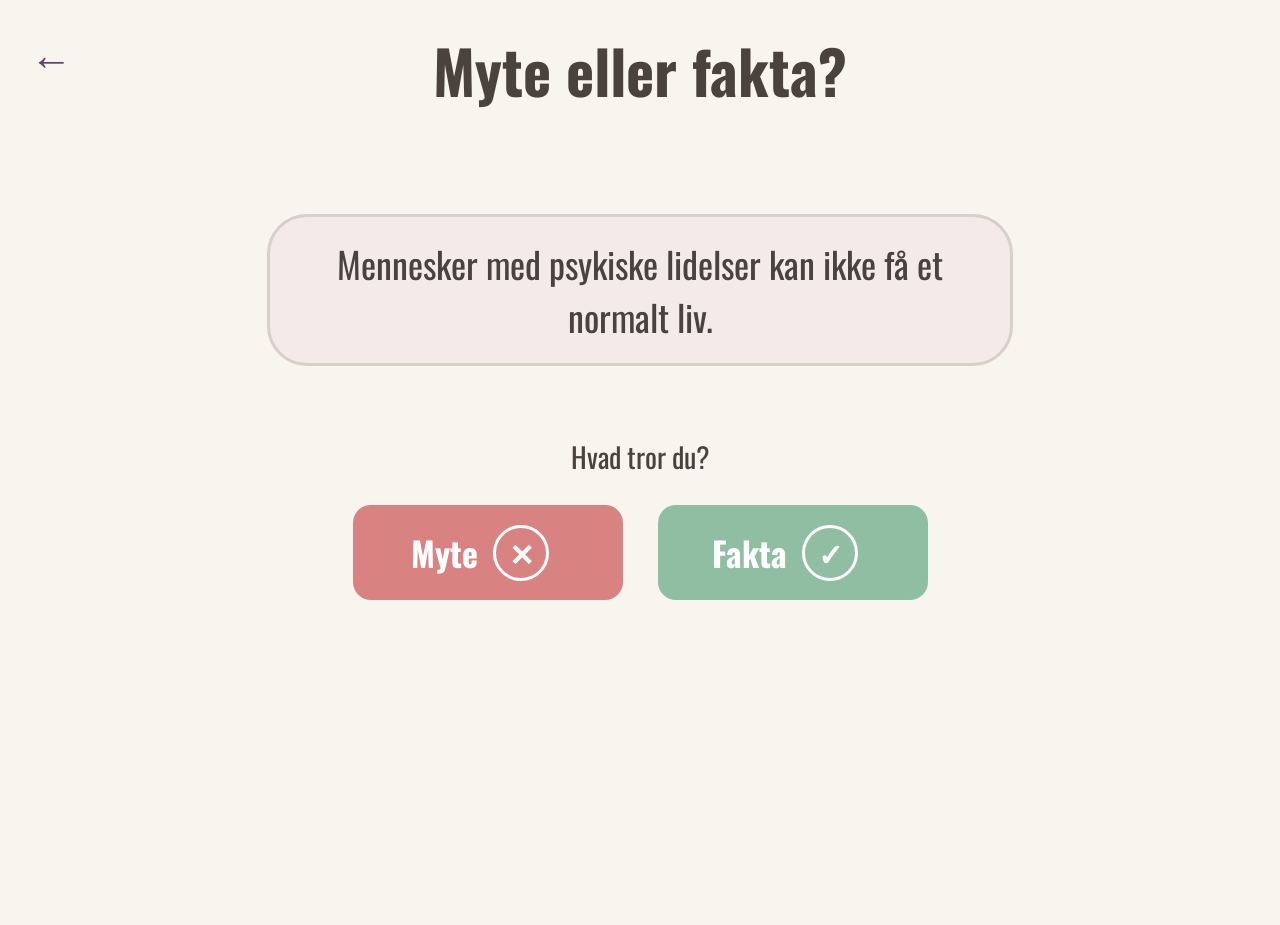
==== myterogfakta.html @ c580ef11 "myter og fakta forklaringsboks vi har forbedret quizsidens feedback-design ved at tilføje grønne og " ====
<!DOCTYPE html>
<html lang="en">
<head>
    <meta charset="UTF-8">
    <meta name="viewport" content="width=device-width, initial-scale=1.0">
    <title>Document</title>

     <!-- her henter vi vores font -->
    <link rel="preconnect" href="https://fonts.googleapis.com">
    <link rel="preconnect" href="https://fonts.gstatic.com" crossorigin>
    <link href="https://fonts.googleapis.com/css2?family=Oswald:wght@200..700&display=swap" rel="stylesheet">


    <link rel="stylesheet" href="/Css/css.css">
</head>
<body>

    <!-- Her er vores tilbage knap -->
    <a href="index.html" class="tilbageKnap">←</a>

    <h1>Myte eller fakta? </h1>
    
    <!-- Her har vi lavet vores elementer i html som vi senere kan manipulere med inde i JS -->
<div class="container">
    <div id="quizside">
        <div id="udsagn"></div>
        <p>Hvad tror du?</p>
         <div class="button-container">
            <button id="myteBtn">
                Myte
                <span class="ikon">✕</span>
            </button>

            <button id="faktaBtn">
                Fakta
                <span class="ikon">✓</span>
            </button>
        </div>

        <div id="svarBoks">
            <div id="svarIkon"></div>
            <h2 id="svar"></h2>
            <p id="forklaring"></p>
            <button id="naesteBtn"> Næste spørgsmål →</button>
        </div>
    </div>
</div>
    <script src="/js/myterogfakta.js"></script>
</body>
</html>
---- Css/css.css ----
/* Gør at hele siden fylder hele skærmen */
body {
    width: 100%;
    min-height: 100vh;

    /* Fjerner standard mellemrum fra browseren */
    margin: 0;

    background-color: #F8F4EE;

    /* Font til hele siden */
    font-family: "Oswald", sans-serif;

    overflow: hidden;
}


/* Generel styling af alle h1 overskrifter */
h1 {

    /* Centrerer teksten */
    text-align: center;

    font-size: 75px;

    /* Afstand over og under */
    margin-top: 25px;
    margin-bottom: 20px;

    /* Tekstfarve */
    color: #4A423D;
}

.tilbageKnap {
    position: fixed;
    top: 25px;
    left: 30px;

    width: 55px;
    height: 55px;


    color: #5D4769;

    /* Fjerner stregen under linket */
    text-decoration: none;

    /* Størrelse og styling på pilen */
    font-size: 42px;
    font-weight: bold;
    font-family: "Oswald", sans-serif;

    /* Sørger for at knappen ligger ovenpå andre elementer */
    z-index: 1000;
}

/* !!!!!!!!!!!!!!!!!!!!!!!!!!!!!!!!!!!!!!!!!!!!!!!! */
/* !!!!!!!! HER STARTER CSS FORSIDE !!!!!!!! */
/* !!!!!!!!!!!!!!!!!!!!!!!!!!!!!!!!!!!!!!!!!!!!!!!! */

/* Styling af hele forsiden */
#forside {

    /* så det fylder hele siden */
    width: 100%;
    min-height: 100vh;

    /* Gør elementerne nemmere at placere */
    display: flex;

    /* Lægger indholdet under hinanden */
    flex-direction: column;

    /* Centrerer indholdet vandret */
    align-items: center;

    /* Starter indholdet fra toppen */
    justify-content: flex-start;

    /* Giver luft i toppen */
    padding-top: 80px;
}


/* Styling af overskriften på forsiden */
#forside h1 {

    font-size: 78px;

    /* Fjerner standard margin og giver kun afstand under */
    margin: 0 0 15px 0;
    color: #4A423D;
    text-align: center;

    /* det flytter overskriften mod venstre */
    margin-right: 840px;
}

#underOverskrift {

    font-size: 36px;

    color: #4A423D;

    margin-top: -20px;

    margin-bottom: 80px;

    margin-right: 660px;
}

/* Styling af containeren som indeholder alle knapperne */
#bobbelContainer {

    display: flex;
    /* Lægger knapperne under hinanden */
    flex-direction: column;
    gap: 25px;
    margin-top: 0px;
    /* Flytter knapperne mod venstre */
    margin-right: 800px;
}



/* Styling af hver enkelt knap */
.bobbel {

    width: 450px;
    height: 90px;

    border-radius: 14px;

    display: flex;

    /* Centrerer teksten til midten */
    justify-content: center;
    align-items: center;

    font-size: 30px;
    font-weight: bold;
    text-align: center;
    color: white;

    background-color: #7A6288;
    border: 3px solid #5D4769;
}

#hjerneBillede {

    width: 700px;
    position: absolute;

    right: 80px;
    top: 140px;
}


/* !!!!!!!!!!!!!!!!!!!!!!!!!!!!!!!!!!!!!!!!!!!!!!!! */
/* !!!!!!!! HER STARTER CSS MYTER OG FAKTA !!!!!!!! */
/* !!!!!!!!!!!!!!!!!!!!!!!!!!!!!!!!!!!!!!!!!!!!!!!! */
#myteBtn,
#faktaBtn {
    width: 270px;
    height: 95px;

    border: none;
    border-radius: 18px;

    font-size: 34px;
    font-weight: bold;
    font-family: "Oswald", sans-serif;
    color: white;

    background-image: none;

    display: flex;
    align-items: center;
    justify-content: center;

    gap: 15px;
}

#faktaBtn {
    background-color: #8FBEA3;
}

#myteBtn {
    background-color: #D98282;
}


#naesteBtn {
    width: 420px;
    height: 70px;

    border: none;
    border-radius: 12px;

    background-image: none;
    background-color: #5D4769;

    color: white;

    font-size: 24px;
    font-weight: bold;
    font-family: "Oswald", sans-serif;

    position: absolute;
    bottom: 40px;
    left: 50%;
    transform: translateX(-50%);
}

.ikon{
    display: flex;

    justify-content: center;
    align-items: center;

    width: 50px;
    height: 50px;

    border: 3px solid white;
    border-radius: 50%;

    margin-right: 15px;

    font-size: 30px;
}

.button-container{
    display: flex;
    justify-content: center;
    align-items: center;

    gap: 35px;

    width: fit-content;
    margin: 0 auto;
}

/* Centrerer hele indholdet */
#quizside {

    display: flex;

    flex-direction: column;

    align-items: center;

    margin-top: 100px;
}

#quizside p{
    font-size: 28px;
    margin-top: 20px;
    color: #4A423D
}

/* Styler boksen rundt om udsagnet */
#udsagn {

    border: 3px solid #D8CFC8;

    border-radius: 40px;

    padding: 40px;

    width: 500px;

    text-align: center;

    background-color: #F4EAE7;

    font-size: 36px;
    color: #4A423D; 

    margin-bottom: 30px;
}

#svarBoks {
    display: none;
    position: fixed;

    top: 18%;
    left: 50%;
    transform: translateX(-50%);

    width: 700px;
    min-height: 450px;

    background-color: #F8F4EE;

    border: 3px solid #D8CFC8;
    border-radius: 30px;

    padding: 50px;

    text-align: center;

    z-index: 10;
}

#svar{
    color: #4A423D;
    font-size: 48px;
    margin-top: 0px;
    margin-bottom: 20px;
}

#forklaring{
    color: #4A423D;
    font-size: 30px;
    line-height: 1.5;
    margin-top: 10px;
    margin-bottom: 20px;
}

#svarIkon {
    width: 85px;
    height: 85px;

    border-radius: 50%;

    display: flex;
    justify-content: center;
    align-items: center;

    margin-top: 0;
    margin-right: auto;
    margin-bottom: 0px;
    margin-left: auto;  

    color: white;
    font-size: 55px;
    font-weight: bold;
}

.korrektCirkel {
    background-color: #8FBEA3;
}

.forkertCirkel {
    background-color: #D98282;
}

/* !!!!!!!!!!!!!!!!!!!!!!!!!!!!!!!!!!!!!!!!!!!!!!!! */
/* !!!!!!!! HER STARTER CSS STATESTIKKER!!!!!!!! */
/* !!!!!!!!!!!!!!!!!!!!!!!!!!!!!!!!!!!!!!!!!!!!!!!! */

/* Centrerer hele statistik siden */
#statistikSide {
    display: flex;
    flex-direction: column;
    align-items: center;
    margin-top: 30px;
}

h1 {
    font-size: 64px;
    font-family: "Oswald", sans-serif;
    color: #4A423D;
    margin-bottom: 40px;
}

/* Styling af intro- og spilboksen */
#introBoks,
#spilBoks {
    background-color: #F8F4EE;
    border: 3px solid #D8CFC8;
    border-radius: 35px;
    padding: 30px;
    width: 900px;
    text-align: center;
    position: relative;
}

/* Intro tekst */
#introBoks p {
    font-size: 28px;
    line-height: 1.5;
    color: #4A423D;
    margin-bottom: 40px;
}

/* Styling af udsagnet */
#udsagn {
    border: 3px solid #D8CFC8;
    border-radius: 40px;
    padding: 20px;
    width: 700px;
    margin: 0 auto 50px auto;
    background-color: #F4EAE7;
    font-size: 36px;
    color: #4A423D;
}

/* Container til alle personer */
#personer {
    display: flex;
    flex-wrap: wrap;
    justify-content: center;
    gap: 18px;
    margin-bottom: 50px;
}

/* Styling af personerne */
.person {
    width: 65px;
    transition: transform 0.2s ease;
}

/* Styling af start og videre knapper */
#startBtn,
#videreBtn {
    width: 420px;
    height: 70px;
    border: none;
    border-radius: 12px;
    background-color: #5D4769;
    color: white;
    font-size: 24px;
    font-weight: bold;
    font-family: "Oswald", sans-serif;
    display: flex;
    justify-content: center;
    align-items: center;
    margin: 0 auto;
}

/* Styling af forklaringsboksen */
#forklaringBoks {
    background-color: #F4EAE7;
    border: 3px solid #D8CFC8;
    border-radius: 30px;
    padding: 35px;
    width: 700px;
    margin: 40px auto 0 auto;
}

/* Styling af forklaringsteksten */
#forklaring {
    font-size: 28px;
    line-height: 1.5;
    color: #4A423D;
    margin: 0;
}


@media screen and (max-width: 1440px) {

    h1 {
        font-size: 60px;
    }

    #statistikSide {
        width: 95%;
        height: 100vh;
    }

    button {
        width: 240px;
        height: 85px;
        font-size: 30px;
    }

}
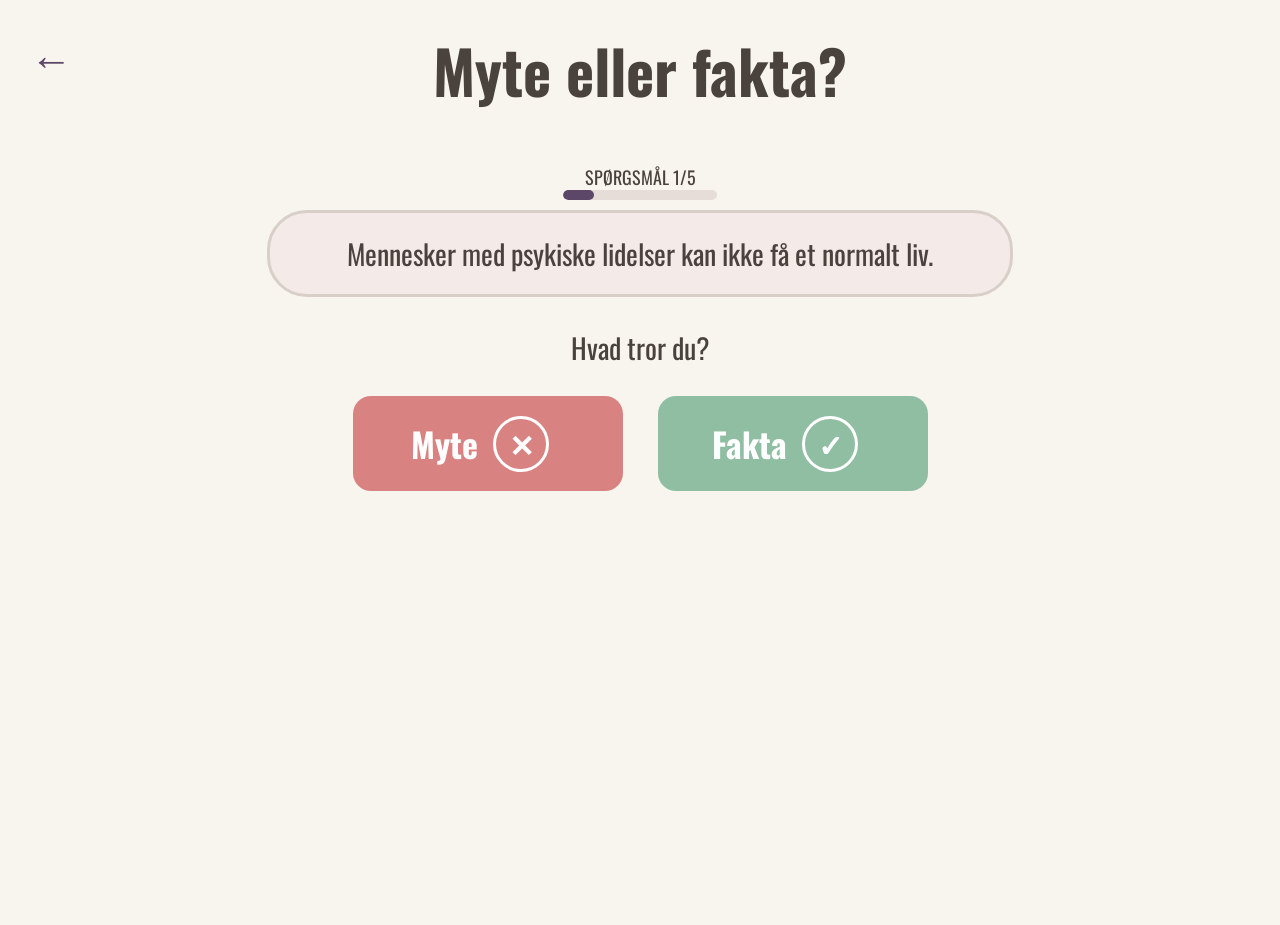
==== commit e56337c5: "lavet en process bar vi har lavet en pocessbar i myter og fakta og i statestik - så man kan se hvor " ====
--- a/myterogfakta.html
+++ b/myterogfakta.html
@@ -23,6 +23,15 @@
     <!-- Her har vi lavet vores elementer i html som vi senere kan manipulere med inde i JS -->
 <div class="container">
     <div id="quizside">
+        
+        <div id="progressOmraade">
+            <p id="sporgsmaalTekst">SPØRGSMÅL 1/5</p>
+
+            <div id="progressBaggrund">
+                <div id="progressFyld"></div>
+            </div>
+        </div>
+
         <div id="udsagn"></div>
         <p>Hvad tror du?</p>
          <div class="button-container">
--- a/Css/css.css
+++ b/Css/css.css
@@ -254,7 +254,7 @@
 
 #quizside p{
     font-size: 28px;
-    margin-top: 20px;
+    margin-top: -20px;
     color: #4A423D
 }
 
@@ -345,6 +345,46 @@
     background-color: #D98282;
 }
 
+
+#progressOmraade {
+    width: 220px;
+
+    display: flex;
+    flex-direction: column;
+    align-items: center;
+
+    margin-bottom: 10px;
+    margin-top: -30px;
+}
+
+#sporgsmaalTekst {
+    font-size: 18px !important;
+    color: #4A423D;
+
+    margin: 10px 0 0 0;
+}
+
+#progressBaggrund {
+    width: 70%;
+    height: 10px;
+
+    background-color: #E6DDD8;
+
+    border-radius: 20px;
+
+    overflow: hidden;
+}
+
+#progressFyld {
+    width: 0%;
+    height: 100%;
+
+    background-color: #5D4769;
+
+    border-radius: 20px;
+
+    transition: width 0.3s ease;
+}
 /* !!!!!!!!!!!!!!!!!!!!!!!!!!!!!!!!!!!!!!!!!!!!!!!! */
 /* !!!!!!!! HER STARTER CSS STATESTIKKER!!!!!!!! */
 /* !!!!!!!!!!!!!!!!!!!!!!!!!!!!!!!!!!!!!!!!!!!!!!!! */
@@ -392,7 +432,7 @@
     width: 700px;
     margin: 0 auto 50px auto;
     background-color: #F4EAE7;
-    font-size: 36px;
+    font-size: 28px;
     color: #4A423D;
 }
 
@@ -402,7 +442,7 @@
     flex-wrap: wrap;
     justify-content: center;
     gap: 18px;
-    margin-bottom: 50px;
+    margin-bottom: 70px;
 }
 
 /* Styling af personerne */
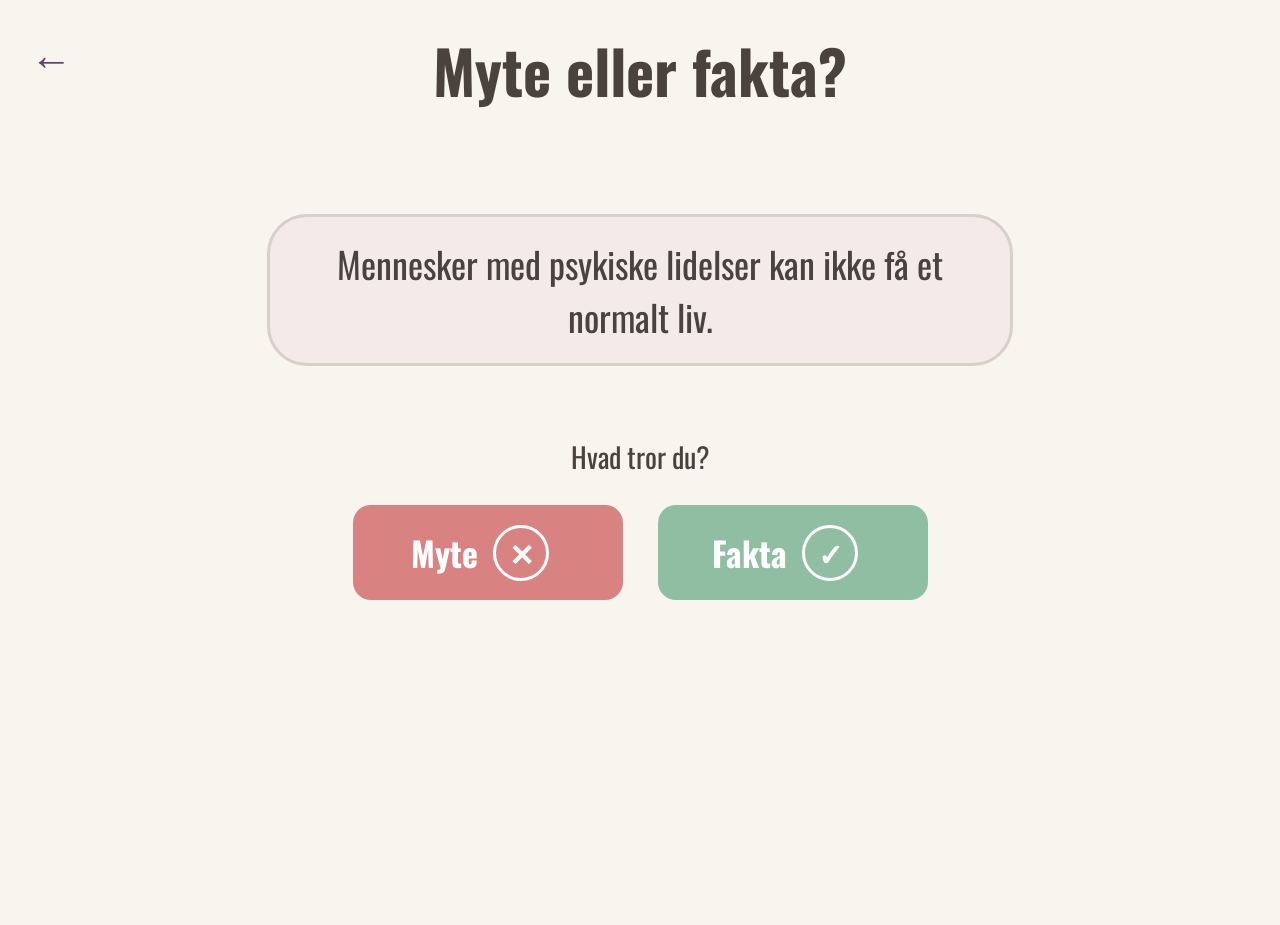
==== commit f1868e49: "Batch og tekst på myte/fakta side Vi har tilføjet tekst og et batch på den sidste side efter man har" ====
--- a/myterogfakta.html
+++ b/myterogfakta.html
@@ -23,15 +23,6 @@
     <!-- Her har vi lavet vores elementer i html som vi senere kan manipulere med inde i JS -->
 <div class="container">
     <div id="quizside">
-        
-        <div id="progressOmraade">
-            <p id="sporgsmaalTekst">SPØRGSMÅL 1/5</p>
-
-            <div id="progressBaggrund">
-                <div id="progressFyld"></div>
-            </div>
-        </div>
-
         <div id="udsagn"></div>
         <p>Hvad tror du?</p>
          <div class="button-container">
@@ -50,6 +41,9 @@
             <div id="svarIkon"></div>
             <h2 id="svar"></h2>
             <p id="forklaring"></p>
+
+            <p id="badgeTekst"></p>
+            <img src="/image/ChatGPT Image 28. maj 2026, 15.09.25.png" alt="Mytejæger badge" id="badge">
             <button id="naesteBtn"> Næste spørgsmål →</button>
         </div>
     </div>
--- a/Css/css.css
+++ b/Css/css.css
@@ -254,7 +254,7 @@
 
 #quizside p{
     font-size: 28px;
-    margin-top: -20px;
+    margin-top: 20px;
     color: #4A423D
 }
 
@@ -345,46 +345,24 @@
     background-color: #D98282;
 }
 
-
-#progressOmraade {
-    width: 220px;
-
-    display: flex;
-    flex-direction: column;
-    align-items: center;
-
+/* CSS der styler badge og teksten */
+#badgeTekst {
+    font-size: 28px;
+    color: #4A423D;
+    margin-top: 20px;
     margin-bottom: 10px;
-    margin-top: -30px;
-}
-
-#sporgsmaalTekst {
-    font-size: 18px !important;
-    color: #4A423D;
-
-    margin: 10px 0 0 0;
-}
-
-#progressBaggrund {
-    width: 70%;
-    height: 10px;
-
-    background-color: #E6DDD8;
-
-    border-radius: 20px;
-
-    overflow: hidden;
-}
-
-#progressFyld {
-    width: 0%;
-    height: 100%;
-
-    background-color: #5D4769;
-
-    border-radius: 20px;
-
-    transition: width 0.3s ease;
-}
+    text-align: center;
+    display: none;
+}
+
+#badge {
+    width: 180px;
+    display: block;
+    margin: 0 auto 30px auto;
+    display: none;
+}
+
+
 /* !!!!!!!!!!!!!!!!!!!!!!!!!!!!!!!!!!!!!!!!!!!!!!!! */
 /* !!!!!!!! HER STARTER CSS STATESTIKKER!!!!!!!! */
 /* !!!!!!!!!!!!!!!!!!!!!!!!!!!!!!!!!!!!!!!!!!!!!!!! */
@@ -432,7 +410,7 @@
     width: 700px;
     margin: 0 auto 50px auto;
     background-color: #F4EAE7;
-    font-size: 28px;
+    font-size: 36px;
     color: #4A423D;
 }
 
@@ -442,7 +420,7 @@
     flex-wrap: wrap;
     justify-content: center;
     gap: 18px;
-    margin-bottom: 70px;
+    margin-bottom: 50px;
 }
 
 /* Styling af personerne */
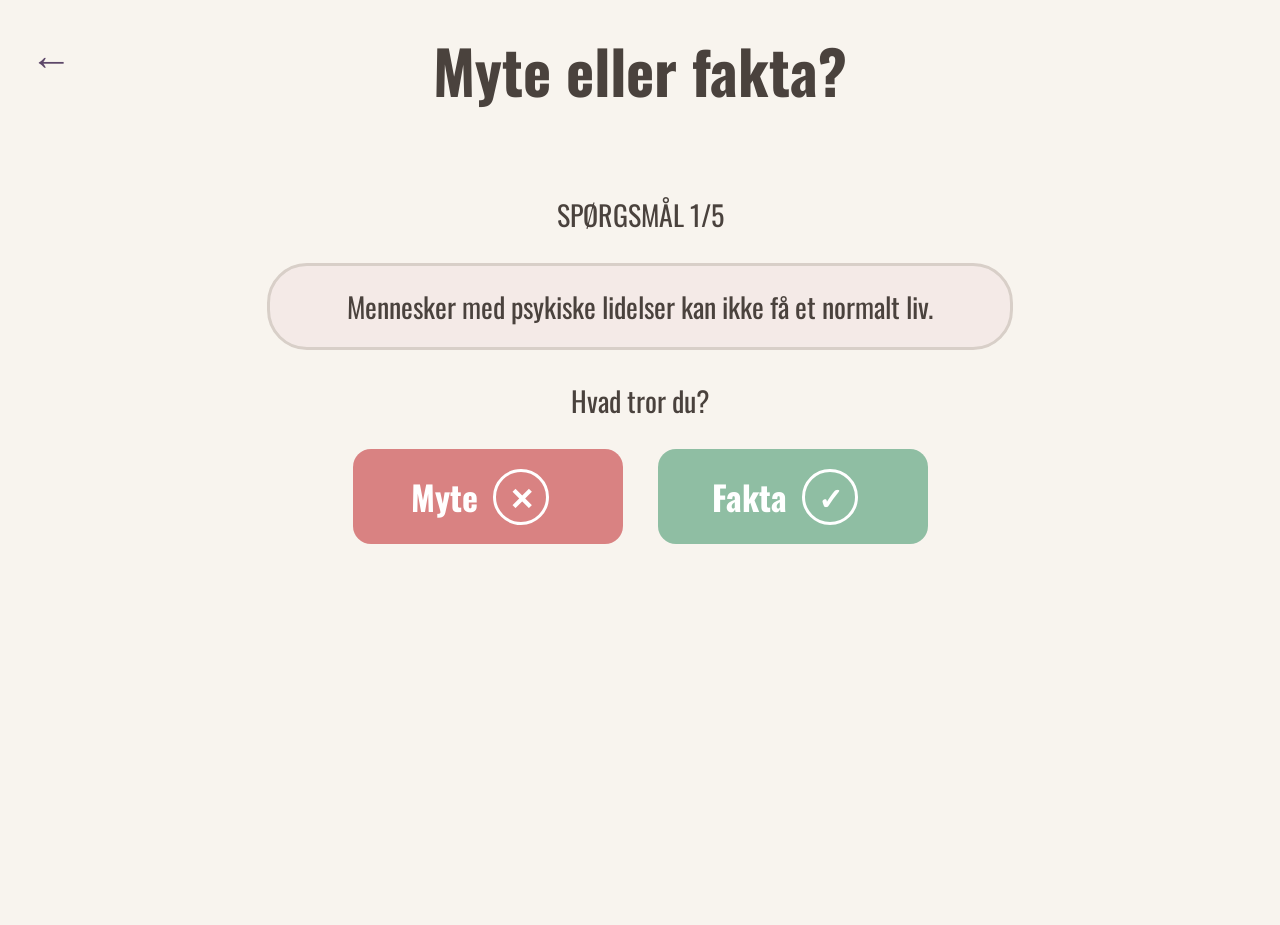
==== commit 6c45fbb5: "Merge branch 'main' of https://github.com/Mathildekramer2002/heltnormal" ====
--- a/myterogfakta.html
+++ b/myterogfakta.html
@@ -23,6 +23,15 @@
     <!-- Her har vi lavet vores elementer i html som vi senere kan manipulere med inde i JS -->
 <div class="container">
     <div id="quizside">
+        
+        <div id="progressOmraade">
+            <p id="sporgsmaalTekst">SPØRGSMÅL 1/5</p>
+
+            <div id="progressBaggrund">
+                <div id="progressFyld"></div>
+            </div>
+        </div>
+
         <div id="udsagn"></div>
         <p>Hvad tror du?</p>
          <div class="button-container">
--- a/Css/css.css
+++ b/Css/css.css
@@ -254,7 +254,7 @@
 
 #quizside p{
     font-size: 28px;
-    margin-top: 20px;
+    margin-top: -20px;
     color: #4A423D
 }
 
@@ -344,7 +344,6 @@
 .forkertCirkel {
     background-color: #D98282;
 }
-
 /* CSS der styler badge og teksten */
 #badgeTekst {
     font-size: 28px;
@@ -361,7 +360,6 @@
     margin: 0 auto 30px auto;
     display: none;
 }
-
 
 /* !!!!!!!!!!!!!!!!!!!!!!!!!!!!!!!!!!!!!!!!!!!!!!!! */
 /* !!!!!!!! HER STARTER CSS STATESTIKKER!!!!!!!! */
@@ -410,7 +408,7 @@
     width: 700px;
     margin: 0 auto 50px auto;
     background-color: #F4EAE7;
-    font-size: 36px;
+    font-size: 28px;
     color: #4A423D;
 }
 
@@ -420,7 +418,7 @@
     flex-wrap: wrap;
     justify-content: center;
     gap: 18px;
-    margin-bottom: 50px;
+    margin-bottom: 70px;
 }
 
 /* Styling af personerne */
@@ -465,6 +463,21 @@
     margin: 0;
 }
 
+.slutTekst {
+    border: none !important;
+    background-color: transparent !important;
+    padding: 0 !important;
+    margin-bottom: 70px !important;
+    margin-top: 70px !important;
+    font-size: 55px !important;
+}
+.slutUndertekst {
+    display: block;
+    font-size: 28px;
+    margin-top: 8px;
+    font-weight: normal;
+}
+
 
 @media screen and (max-width: 1440px) {
 
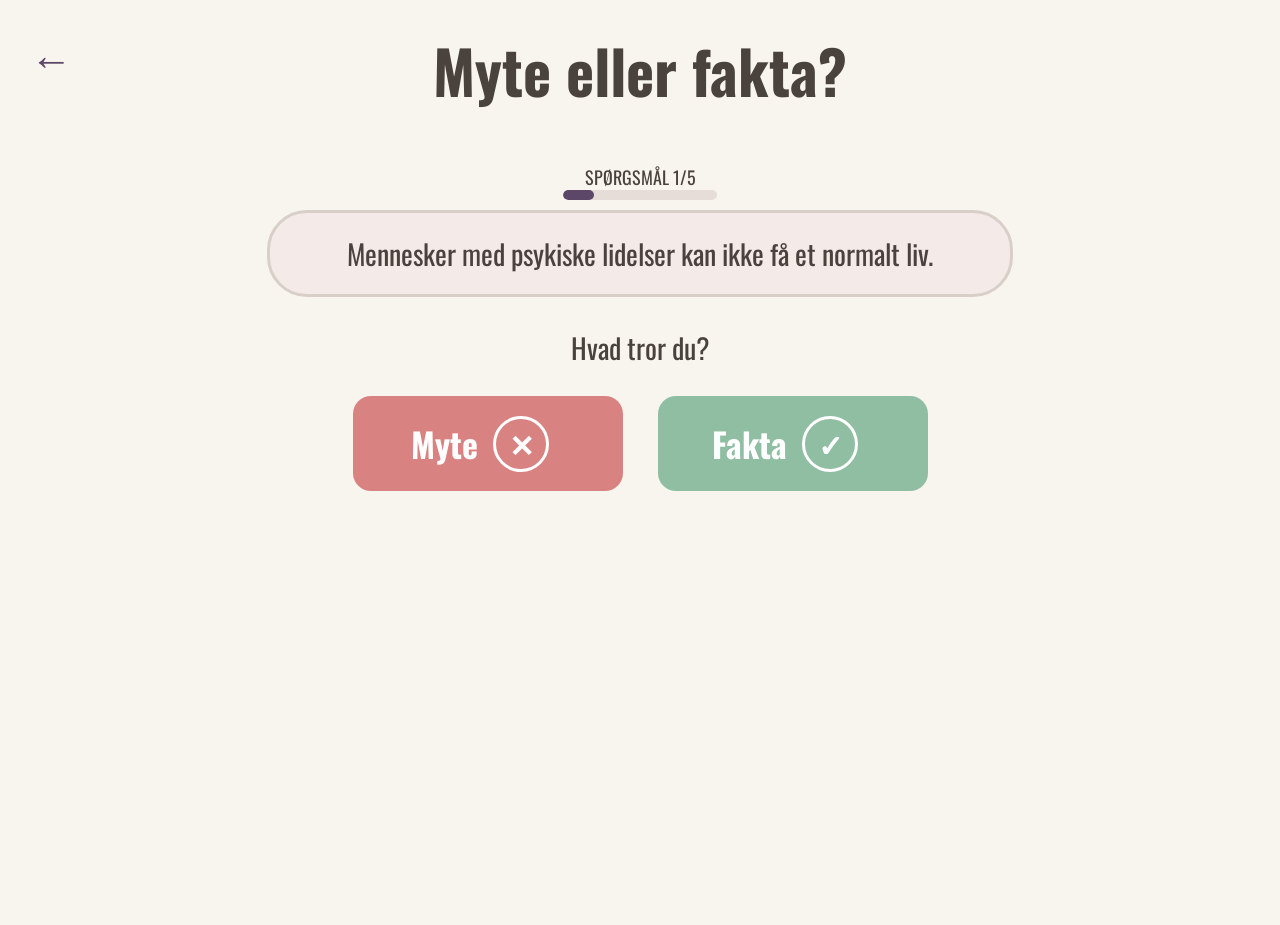
==== commit 64276e48: "robot.txt Tilføjet robots.txt fil og noindex tags for at sikre at projektet ikke påvirker Museum Ova" ====
--- a/myterogfakta.html
+++ b/myterogfakta.html
@@ -4,6 +4,9 @@
     <meta charset="UTF-8">
     <meta name="viewport" content="width=device-width, initial-scale=1.0">
     <title>Document</title>
+
+    <!-- Forhindrer søgemaskiner i at indeksere siden, så projektet ikke vises i søgeresultater -->
+    <meta name="robots" content="noindex, nofollow">
 
      <!-- her henter vi vores font -->
     <link rel="preconnect" href="https://fonts.googleapis.com">
--- a/Css/css.css
+++ b/Css/css.css
@@ -288,7 +288,7 @@
     transform: translateX(-50%);
 
     width: 700px;
-    min-height: 450px;
+    min-height: 520px;
 
     background-color: #F8F4EE;
 
@@ -302,19 +302,20 @@
     z-index: 10;
 }
 
-#svar{
+#svar {
     color: #4A423D;
     font-size: 48px;
-    margin-top: 0px;
-    margin-bottom: 20px;
-}
-
-#forklaring{
+    margin-top: 20px;
+    margin-bottom: 15px;
+}
+
+#forklaring {
     color: #4A423D;
     font-size: 30px;
     line-height: 1.5;
+
     margin-top: 10px;
-    margin-bottom: 20px;
+    margin-bottom: 40px;
 }
 
 #svarIkon {
@@ -344,21 +345,68 @@
 .forkertCirkel {
     background-color: #D98282;
 }
-/* CSS der styler badge og teksten */
+
+/* STYLING AF BADGE OG TEKST */
 #badgeTekst {
     font-size: 28px;
     color: #4A423D;
-    margin-top: 20px;
-    margin-bottom: 10px;
-    text-align: center;
+    text-align: center;
+
+    position: relative;
+    top: 60px;
+
     display: none;
 }
 
 #badge {
     width: 180px;
-    display: block;
+    height: auto;
+
+    position: relative;
+    top: 60px;
+
+    display: none;
     margin: 0 auto 30px auto;
-    display: none;
+}
+
+#progressOmraade {
+    width: 220px;
+
+    display: flex;
+    flex-direction: column;
+    align-items: center;
+
+    margin-bottom: 10px;
+    margin-top: -30px;
+}
+
+#sporgsmaalTekst {
+    font-size: 18px !important;
+    color: #4A423D;
+
+    margin: 10px 0 0 0;
+}
+
+#progressBaggrund {
+    width: 70%;
+    height: 10px;
+
+    background-color: #E6DDD8;
+
+    border-radius: 20px;
+
+    overflow: hidden;
+}
+
+#progressFyld {
+    width: 0%;
+    height: 100%;
+
+    background-color: #5D4769;
+
+    border-radius: 20px;
+
+    transition: width 0.3s ease;
 }
 
 /* !!!!!!!!!!!!!!!!!!!!!!!!!!!!!!!!!!!!!!!!!!!!!!!! */
@@ -467,7 +515,7 @@
     border: none !important;
     background-color: transparent !important;
     padding: 0 !important;
-    margin-bottom: 70px !important;
+    margin-bottom: 50px !important;
     margin-top: 70px !important;
     font-size: 55px !important;
 }
@@ -476,8 +524,191 @@
     font-size: 28px;
     margin-top: 8px;
     font-weight: normal;
-}
-
+    
+}
+
+/* BADGEBOKS */
+#badgeBoks {
+    text-align: center;
+    margin-top: -20px;
+    margin-bottom: 30px;
+}
+
+#badgeBoks p {
+    font-size: 28px;
+    color: #4A423D;
+    margin-bottom: 20px;
+}
+
+#badgeBoks img {
+    width: 180px;
+    height: auto;
+    display: block;
+    margin: 0 auto;
+}
+
+
+/* !!!!!!!!!!!!!!!!!!!!!!!!!!!!!!!!!!!!!!!!!!!!!!!! */
+/* !!!!!!!! HER STARTER CSS PERSONLIGE HISTORIER !!!!!!!! */
+/* !!!!!!!!!!!!!!!!!!!!!!!!!!!!!!!!!!!!!!!!!!!!!!!! */
+
+/* Styling af hele siden med personlige historier */
+#personligSide {
+    width: 100%;
+    min-height: 100vh;
+    text-align: center;
+}
+
+/* Container som holder alle cards */
+#cardContainer {
+    display: flex;
+    justify-content: center;
+    gap: 35px;
+    margin-top: 40px;
+}
+
+/* Styling af hver enkelt historie-card */
+.historieCard {
+    width: 280px;
+    height: 560px;
+
+    background-color: #F4EAE7;
+    border: 3px solid #D8CFC8;
+    border-radius: 35px;
+
+    padding: 22px;
+    box-sizing: border-box;
+
+    display: flex;
+    flex-direction: column;
+    align-items: center;
+}
+
+/* Her styler vi de billeder vi har i cards */
+.historieCard img {
+    width: 210px;
+    height: 220px;
+    object-fit: cover;
+    border-radius: 25px;
+}
+
+/* Styling af navne og alder */
+.historieCard h2 {
+    font-size: 30px;
+    margin: 18px 0 5px 0;
+    color: #4A423D;
+}
+
+.diagnose {
+    font-size: 22px;
+    color: #5D4769;
+    margin: 0 0 12px 0;
+}
+
+.historieCard p {
+    font-size: 21px;
+    line-height: 1.25;
+    margin: 0;
+}
+
+.cardPlayBtn {
+    width: 65px;
+    height: 65px;
+    border: none;
+    border-radius: 50%;
+    background-color: #5D4769;
+    color: white;
+    font-size: 28px;
+    display: flex;
+    justify-content: center;
+    align-items: center;
+    padding-left: 4px;
+    margin-top: auto;
+    margin-bottom: 12px;
+}
+
+/* Styling af hele videosiden */
+#videoSide {
+    width: 100%;
+    height: 100vh;
+
+    display: none;
+    flex-direction: column;
+    align-items: center;
+    justify-content: center;
+
+    position: relative;
+}
+
+/* Styling af krydset som lukker videosiden */
+#lukVideo {
+    position: absolute;
+    top: 25px;
+    right: 35px;
+    width: 60px;
+    height: 60px;
+    border: none;
+    border-radius: 50%;
+    background-color: #5D4769;
+    color: white;
+    font-size: 42px;
+    display: flex;
+    justify-content: center;
+    align-items: center;
+    padding-left: 2px;
+}
+
+#videoNavn {
+    font-size: 42px;
+    margin: 0;
+    color: #4A423D;
+}
+
+#videoDiagnose {
+    font-size: 26px;
+    margin: 0 0 15px 0;
+    color: #5D4769;
+    text-align: center;
+}
+
+/* Styling af selve videoerne */
+#historieVideo {
+    width: 85%;
+    height: 65vh;
+    object-fit: cover;
+
+    border-radius: 30px;
+    background-color: black;
+}
+
+/* Container til play-knap og progressbar */
+#videoControls {
+    width: 85%;
+
+    display: flex;
+    align-items: center;
+    gap: 20px;
+
+    margin-top: 20px;
+}
+
+#playPauseBtn {
+    width: 60px;
+    height: 60px;
+    border: none;
+    border-radius: 50%;
+    background-color: #5D4769;
+    color: white;
+    font-size: 28px;
+    display: flex;
+    justify-content: center;
+    align-items: center;
+    padding-left: 4px;
+}
+
+#progressBar {
+    flex: 1;
+}
 
 @media screen and (max-width: 1440px) {
 
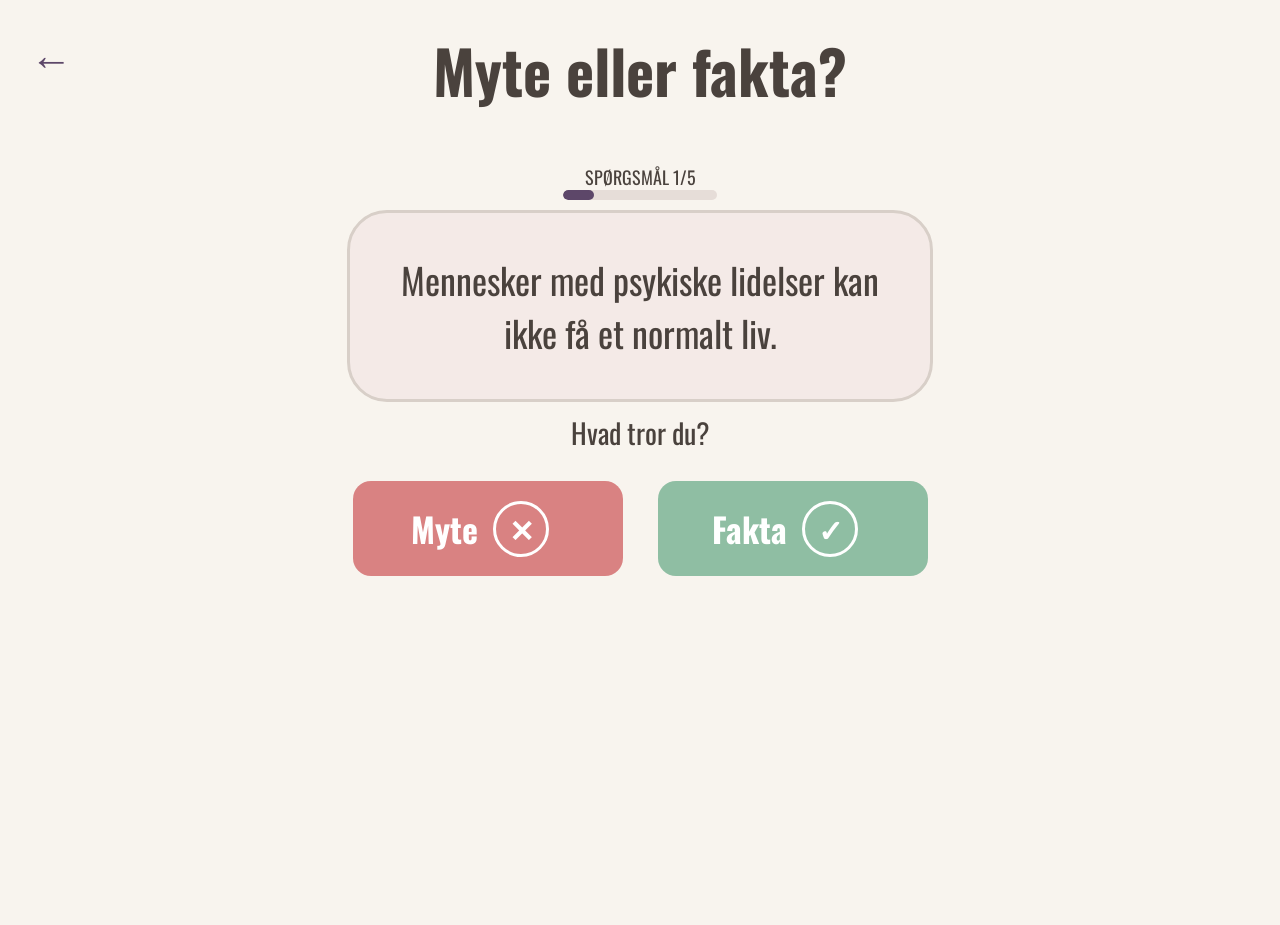
==== commit 367db546: "validering Rettelser efter validering af alle html filer og vores css-fil" ====
--- a/myterogfakta.html
+++ b/myterogfakta.html
@@ -1,6 +1,7 @@
 <!DOCTYPE html>
 <html lang="en">
 <head>
+
     <meta charset="UTF-8">
     <meta name="viewport" content="width=device-width, initial-scale=1.0">
     <title>Document</title>
@@ -12,15 +13,14 @@
     <link rel="preconnect" href="https://fonts.googleapis.com">
     <link rel="preconnect" href="https://fonts.gstatic.com" crossorigin>
     <link href="https://fonts.googleapis.com/css2?family=Oswald:wght@200..700&display=swap" rel="stylesheet">
+    <link rel="stylesheet" href="/Css/css.css">
 
+</head>
 
-    <link rel="stylesheet" href="/Css/css.css">
-</head>
 <body>
 
     <!-- Her er vores tilbage knap -->
     <a href="index.html" class="tilbageKnap">←</a>
-
     <h1>Myte eller fakta? </h1>
     
     <!-- Her har vi lavet vores elementer i html som vi senere kan manipulere med inde i JS -->
@@ -36,11 +36,9 @@
         </div>
 
         <div id="udsagn"></div>
-        <p>Hvad tror du?</p>
-         <div class="button-container">
-            <button id="myteBtn">
-                Myte
-                <span class="ikon">✕</span>
+            <p>Hvad tror du?</p>
+            <div class="button-container">
+            <button id="myteBtn"> Myte <span class="ikon">✕</span>
             </button>
 
             <button id="faktaBtn">
@@ -51,15 +49,16 @@
 
         <div id="svarBoks">
             <div id="svarIkon"></div>
-            <h2 id="svar"></h2>
+            <h2 id="svar"> Vis Svar </h2>
             <p id="forklaring"></p>
 
             <p id="badgeTekst"></p>
-            <img src="/image/ChatGPT Image 28. maj 2026, 15.09.25.png" alt="Mytejæger badge" id="badge">
+            <img src="/image/mytejæger.png" alt="Mytejæger badge" id="badge">
             <button id="naesteBtn"> Næste spørgsmål →</button>
         </div>
     </div>
 </div>
+
     <script src="/js/myterogfakta.js"></script>
 </body>
 </html>
--- a/Css/css.css
+++ b/Css/css.css
@@ -110,7 +110,7 @@
 }
 
 /* Styling af containeren som indeholder alle knapperne */
-#bobbelContainer {
+#kategoriContainer {
 
     display: flex;
     /* Lægger knapperne under hinanden */
@@ -124,7 +124,7 @@
 
 
 /* Styling af hver enkelt knap */
-.bobbel {
+.kategori {
 
     width: 450px;
     height: 90px;
@@ -311,7 +311,7 @@
 
 #forklaring {
     color: #4A423D;
-    font-size: 30px;
+    font-size: 28px;
     line-height: 1.5;
 
     margin-top: 10px;
@@ -449,7 +449,7 @@
 }
 
 /* Styling af udsagnet */
-#udsagn {
+#sporgsmaal {
     border: 3px solid #D8CFC8;
     border-radius: 40px;
     padding: 20px;
@@ -503,13 +503,7 @@
     margin: 40px auto 0 auto;
 }
 
-/* Styling af forklaringsteksten */
-#forklaring {
-    font-size: 28px;
-    line-height: 1.5;
-    color: #4A423D;
-    margin: 0;
-}
+
 
 .slutTekst {
     border: none !important;
@@ -530,7 +524,7 @@
 /* BADGEBOKS */
 #badgeBoks {
     text-align: center;
-    margin-top: -20px;
+    margin-top: -110px;
     margin-bottom: 30px;
 }
 
@@ -545,6 +539,95 @@
     height: auto;
     display: block;
     margin: 0 auto;
+}
+
+/* Styling af hele popup-vinduet */
+#statistikPopup {
+    display: none;
+    position: fixed;
+
+    top: 18%;
+    left: 50%;
+    transform: translateX(-50%);
+
+    width: 900px;
+    min-height: 520px;
+
+    background-color: #F8F4EE;
+
+    border: 3px solid #D8CFC8;
+    border-radius: 30px;
+
+    padding: 50px;
+
+    text-align: center;
+
+    z-index: 10;
+}
+
+/* Styling af ikonet som viser det korrekte svar */
+#statistikSvarIkon {
+    width: 85px;
+    height: 85px;
+
+    border-radius: 50%;
+
+    display: flex;
+    justify-content: center;
+    align-items: center;
+
+    margin: 0 auto;
+
+    color: white;
+    font-size: 55px;
+    font-weight: bold;
+}
+
+/* Styling af overskriften i popup-vinduet */
+#statistikSvarOverskrift {
+    color: #4A423D;
+    font-size: 48px;
+    margin-top: 20px;
+    margin-bottom: 15px;
+}
+
+/* Styling af forklaringsteksten i popup-vinduet */
+#statistikPopupForklaring {
+    color: #4A423D;
+    font-size: 20px;
+    line-height: 1;
+
+    margin-top: 10px;
+    margin-bottom: 30px;
+}
+
+/* Container til personikonerne som viser svaret visuelt */
+#popupPersoner {
+    display: flex;
+    flex-wrap: wrap;
+    justify-content: center;
+    gap: 10px;
+
+    margin-bottom: 20px;
+}
+
+/* Styling af knappen som går videre til næste spørgsmål */
+#popupNaesteBtn {
+    width: 420px;
+    height: 70px;
+
+    border: none;
+    border-radius: 12px;
+
+    background-color: #5D4769;
+    color: white;
+
+    font-size: 24px;
+    font-weight: bold;
+    font-family: "Oswald", sans-serif;
+
+    display: block;
+    margin: 30px auto 0 auto;
 }
 
 
@@ -635,80 +718,228 @@
     display: none;
     flex-direction: column;
     align-items: center;
-    justify-content: center;
-
+
+    padding: 30px 0;
+    box-sizing:border-box;
+}
+
+/* Her styler vi teksten over videoen */
+#videoInfo {
+    text-align: center;
+    margin-bottom: 18px;
+}
+
+/* Her styler vi containeren som indeholder video, knap og progressbar */
+#videoWrapper {
+    width: 85%;
+    height: 72vh;
     position: relative;
-}
-
-/* Styling af krydset som lukker videosiden */
+    border-radius: 30px;
+    overflow: hidden;
+}
+
+
+/* Styling af selve videoerne */
+#historieVideo {
+    width: 100%;
+    height: 100%;
+    object-fit: cover;
+}
+
+
+/* Krydset placeres ovenpå videon */
 #lukVideo {
     position: absolute;
-    top: 25px;
-    right: 35px;
+    top: 20px;
+    right: 20px;
+    z-index: 2;
+
     width: 60px;
     height: 60px;
+
     border: none;
     border-radius: 50%;
-    background-color: #5D4769;
-    color: white;
+
+    background-color:#F8F4EE;
+    color:#5D4769;
+
     font-size: 42px;
-    display: flex;
-    justify-content: center;
-    align-items: center;
-    padding-left: 2px;
-}
+
+    display: flex;
+    justify-content: center;
+    align-items: center;
+
+
+}
+
+
+/* Container til play-knap og progressbar */
+#videoControls {
+    position: absolute;
+
+    left: 35px;
+    right: 35px;
+    bottom: 25px;
+    
+    z-index: 2;
+
+    display: flex;
+    flex-direction:column;
+    align-items: center;
+
+    gap: 20px;
+
+}
+
 
 #videoNavn {
-    font-size: 42px;
+    font-size: 50px;
     margin: 0;
     color: #4A423D;
 }
 
 #videoDiagnose {
-    font-size: 26px;
+    font-size: 32px;
     margin: 0 0 15px 0;
     color: #5D4769;
     text-align: center;
 }
 
-/* Styling af selve videoerne */
-#historieVideo {
-    width: 85%;
-    height: 65vh;
-    object-fit: cover;
-
-    border-radius: 30px;
-    background-color: black;
-}
-
-/* Container til play-knap og progressbar */
-#videoControls {
-    width: 85%;
-
-    display: flex;
-    align-items: center;
-    gap: 20px;
-
-    margin-top: 20px;
-}
+
 
 #playPauseBtn {
     width: 60px;
     height: 60px;
+
     border: none;
     border-radius: 50%;
+
     background-color: #5D4769;
     color: white;
+
     font-size: 28px;
-    display: flex;
-    justify-content: center;
-    align-items: center;
-    padding-left: 4px;
+
+    display: flex;
+    justify-content: center;
+    align-items: center;
+
 }
 
 #progressBar {
-    flex: 1;
-}
+    width: 100%;
+    accent-color: #5D4769;
+}
+
+
+/* Her placerer vi teksten og undertekst-knappen ovenpå videoen */
+#undertekstContainer {
+    position: absolute;
+
+    top: 20px;
+    left: 50%;
+
+    transform: translateX(-50%);
+
+    display: flex;
+    flex-direction: column;
+    align-items: center;
+
+    gap: 60px;
+
+    z-index: 3;
+}
+
+/* Her styler vi teksten over undertekst-knappen */
+#undertekstContainer p {
+    margin: 0;
+
+    color: white;
+
+    font-size: 14px;
+
+    text-shadow: 0 2px 4px rgba(0, 0, 0, 0.5);
+}
+
+
+
+/* Her styler vi undertekst-knappen */
+.toggleBtn {
+    width: 70px;
+    height: 29px;
+
+    border: none;
+    border-radius: 30px;
+
+    background-color: #F8F4EE;
+
+    position: relative;
+
+    cursor: pointer;
+
+    transition: 0.2s;
+}
+
+/* Her styler vi cirklen inde i knappen */
+.toggleBtn span {
+    width: 19px;
+    height: 19px;
+    background-color: #5D4769;
+    border-radius: 50%;
+    position: absolute;
+    top: 5px;
+    left: 5px;
+    transition: 0.2s;
+    display: flex;
+    justify-content: center;
+    align-items: center;
+    font-size: 8px;
+    font-weight: bold;
+    color: #F8F4EE;
+    
+}
+
+
+/* Her ændres farven når undertekster er slået til */
+.toggleBtn.aktiv {
+    background-color: #5D4769;
+}
+
+/* Her flyttes cirklen når knappen er aktiv */
+.toggleBtn.aktiv span {
+    left: 46px;
+    background-color: #F8F4EE;
+    color:#5D4769;
+}
+
+
+#undertekstBtn {
+    position: absolute;
+    top: 20px;
+    left: 50%;
+    transform: translateX(-50%);
+    z-index: 3;
+    box-shadow: 0 2px 8px rgba(0, 0, 0, 0.2);
+}
+
+/* Her styler vi vores egne undertekster */
+#customUndertekst {
+    position: absolute;
+
+    left: 50%;
+    bottom: 150px;
+    transform: translateX(-50%);
+    z-index: 4;
+    width: 75%;
+    margin: 0;
+    color: #F8F4EE;
+    font-size: 34px;
+    font-family: "Oswald", sans-serif;
+    text-align: center;
+    line-height: 1.3;
+    text-shadow: 0 2px 6px rgba(0, 0, 0, 0.7);
+    display: none;
+}
+
 
 @media screen and (max-width: 1440px) {
 
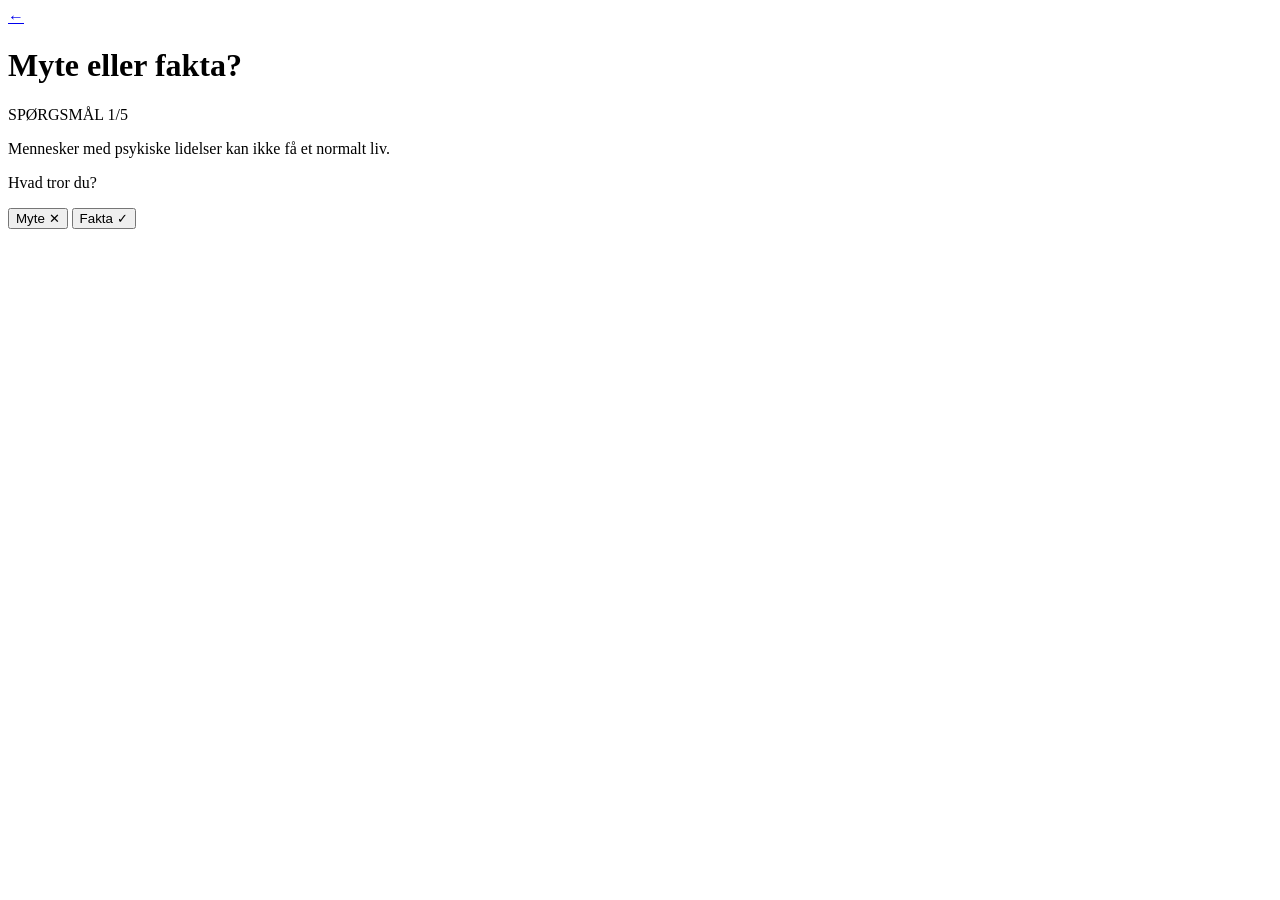
==== commit 447f4111: "README.md README-filen er lavet færdig indtil videre, mangler eventuelle finjusteringer. Samt er der" ====
--- a/myterogfakta.html
+++ b/myterogfakta.html
@@ -13,7 +13,7 @@
     <link rel="preconnect" href="https://fonts.googleapis.com">
     <link rel="preconnect" href="https://fonts.gstatic.com" crossorigin>
     <link href="https://fonts.googleapis.com/css2?family=Oswald:wght@200..700&display=swap" rel="stylesheet">
-    <link rel="stylesheet" href="/Css/css.css">
+    <link rel="stylesheet" href="/css/css.css">
 
 </head>
 
